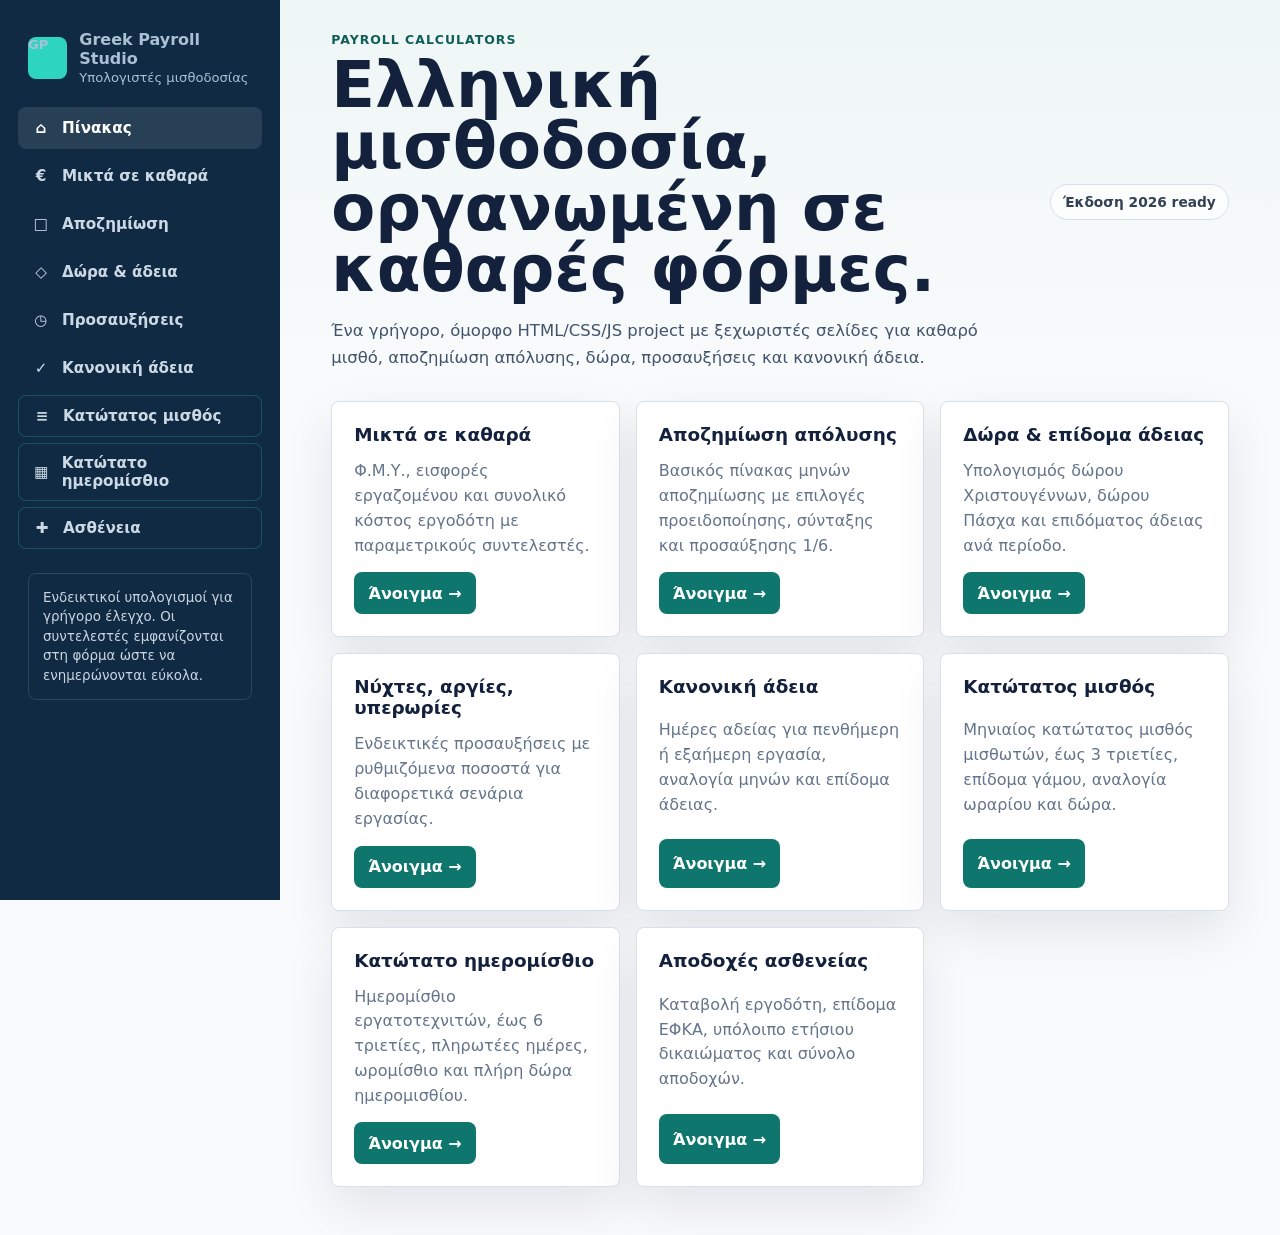
==== index.html @ 79b2b12e "first commit" ====
<!doctype html>
<html lang="el">
  <head>
    <meta charset="utf-8">
    <meta name="viewport" content="width=device-width, initial-scale=1">
    <title>Greek Payroll Studio</title>
    <link rel="stylesheet" href="assets/styles.css">
  </head>
  <body data-page="index">
    <div class="app-shell">
      <aside class="sidebar">
        <a class="brand" href="index.html">
          <span class="brand-mark">GP</span>
          <span><strong>Greek Payroll Studio</strong><span>Υπολογιστές μισθοδοσίας</span></span>
        </a>
        <nav class="nav-list" aria-label="Κύρια πλοήγηση">
          <a class="nav-link" data-page="index" href="index.html"><span class="nav-icon">⌂</span> Πίνακας</a>
          <a class="nav-link" data-page="salary" href="salary.html"><span class="nav-icon">€</span> Μικτά σε καθαρά</a>
          <a class="nav-link" data-page="severance" href="severance.html"><span class="nav-icon">□</span> Αποζημίωση</a>
          <a class="nav-link" data-page="gifts" href="gifts.html"><span class="nav-icon">◇</span> Δώρα & άδεια</a>
          <a class="nav-link" data-page="overtime" href="overtime.html"><span class="nav-icon">◷</span> Προσαυξήσεις</a>
          <a class="nav-link" data-page="leave" href="leave.html"><span class="nav-icon">✓</span> Κανονική άδεια</a>
          <a class="nav-link is-new" data-page="minimumSalary" href="minimum.html"><span class="nav-icon">≡</span> Κατώτατος μισθός</a>
          <a class="nav-link is-new" data-page="minimumDaily" href="minimum-daily.html"><span class="nav-icon">▦</span> Κατώτατο ημερομίσθιο</a>
          <a class="nav-link is-new" data-page="sickness" href="sickness.html"><span class="nav-icon">✚</span> Ασθένεια</a>
        </nav>
        <p class="sidebar-note">Ενδεικτικοί υπολογισμοί για γρήγορο έλεγχο. Οι συντελεστές εμφανίζονται στη φόρμα ώστε να ενημερώνονται εύκολα.</p>
      </aside>
      <main class="content">
        <div class="topbar">
          <div>
            <p class="eyebrow">Payroll calculators</p>
            <h1>Ελληνική μισθοδοσία, οργανωμένη σε καθαρές φόρμες.</h1>
            <p class="page-copy">Ένα γρήγορο, όμορφο HTML/CSS/JS project με ξεχωριστές σελίδες για καθαρό μισθό, αποζημίωση απόλυσης, δώρα, προσαυξήσεις και κανονική άδεια.</p>
          </div>
          <span class="pill">Έκδοση 2026 ready</span>
        </div>

        <section class="dashboard-grid" aria-label="Υπολογιστές">
          <a class="tool-card" href="salary.html">
            <h2>Μικτά σε καθαρά</h2>
            <p>Φ.Μ.Υ., εισφορές εργαζομένου και συνολικό κόστος εργοδότη με παραμετρικούς συντελεστές.</p>
            <span class="card-action">Άνοιγμα →</span>
          </a>
          <a class="tool-card" href="severance.html">
            <h2>Αποζημίωση απόλυσης</h2>
            <p>Βασικός πίνακας μηνών αποζημίωσης με επιλογές προειδοποίησης, σύνταξης και προσαύξησης 1/6.</p>
            <span class="card-action">Άνοιγμα →</span>
          </a>
          <a class="tool-card" href="gifts.html">
            <h2>Δώρα & επίδομα άδειας</h2>
            <p>Υπολογισμός δώρου Χριστουγέννων, δώρου Πάσχα και επιδόματος άδειας ανά περίοδο.</p>
            <span class="card-action">Άνοιγμα →</span>
          </a>
          <a class="tool-card" href="overtime.html">
            <h2>Νύχτες, αργίες, υπερωρίες</h2>
            <p>Ενδεικτικές προσαυξήσεις με ρυθμιζόμενα ποσοστά για διαφορετικά σενάρια εργασίας.</p>
            <span class="card-action">Άνοιγμα →</span>
          </a>
          <a class="tool-card" href="leave.html">
            <h2>Κανονική άδεια</h2>
            <p>Ημέρες αδείας για πενθήμερη ή εξαήμερη εργασία, αναλογία μηνών και επίδομα άδειας.</p>
            <span class="card-action">Άνοιγμα →</span>
          </a>
          <a class="tool-card" href="minimum.html">
            <h2>Κατώτατος μισθός</h2>
            <p>Μηνιαίος κατώτατος μισθός μισθωτών, έως 3 τριετίες, επίδομα γάμου, αναλογία ωραρίου και δώρα.</p>
            <span class="card-action">Άνοιγμα →</span>
          </a>
          <a class="tool-card" href="minimum-daily.html">
            <h2>Κατώτατο ημερομίσθιο</h2>
            <p>Ημερομίσθιο εργατοτεχνιτών, έως 6 τριετίες, πληρωτέες ημέρες, ωρομίσθιο και πλήρη δώρα ημερομισθίου.</p>
            <span class="card-action">Άνοιγμα →</span>
          </a>
          <a class="tool-card" href="sickness.html">
            <h2>Αποδοχές ασθενείας</h2>
            <p>Καταβολή εργοδότη, επίδομα ΕΦΚΑ, υπόλοιπο ετήσιου δικαιώματος και σύνολο αποδοχών.</p>
            <span class="card-action">Άνοιγμα →</span>
          </a>
        </section>
      </main>
    </div>
    <script src="assets/app.js"></script>
  </body>
</html>
---- assets/styles.css ----
:root {
  color-scheme: light;
  --ink: #14213d;
  --muted: #64748b;
  --line: #d8e0ea;
  --paper: #ffffff;
  --wash: #f5f7fb;
  --brand: #0f766e;
  --brand-dark: #115e59;
  --accent: #b45309;
  --danger: #b91c1c;
  --ok: #166534;
  --shadow: 0 20px 50px rgba(15, 23, 42, .09);
  font-family: Inter, "Segoe UI", system-ui, -apple-system, BlinkMacSystemFont, sans-serif;
}

* {
  box-sizing: border-box;
}

body {
  margin: 0;
  min-height: 100vh;
  background: linear-gradient(180deg, #eef6f5 0, #f8fafc 360px);
  color: var(--ink);
  overflow-x: hidden;
}

a {
  color: inherit;
  text-decoration: none;
}

.app-shell {
  display: grid;
  grid-template-columns: 280px 1fr;
  min-height: 100vh;
}

.sidebar {
  position: sticky;
  top: 0;
  height: 100vh;
  padding: 28px 18px;
  background: #102a43;
  color: #e2edf6;
  overflow-y: auto;
}

.brand {
  display: flex;
  align-items: center;
  gap: 12px;
  padding: 0 10px 22px;
}

.brand-mark {
  display: grid;
  place-items: center;
  width: 42px;
  height: 42px;
  border-radius: 8px;
  background: #2dd4bf;
  color: #0f172a;
  font-weight: 900;
}

.brand strong {
  display: block;
  font-size: 1rem;
}

.brand span {
  display: block;
  margin-top: 2px;
  color: #aac0d4;
  font-size: .82rem;
}

.nav-list {
  display: grid;
  gap: 6px;
}

.nav-link {
  display: flex;
  align-items: center;
  gap: 10px;
  min-height: 42px;
  padding: 10px 12px;
  border-radius: 8px;
  color: #cbd9e5;
  font-weight: 650;
  font-size: .95rem;
}

.nav-link:hover,
.nav-link.is-active {
  background: rgba(255, 255, 255, .1);
  color: #ffffff;
}

.nav-icon {
  width: 22px;
  text-align: center;
}

.nav-link.is-new {
  border: 1px solid rgba(45, 212, 191, .24);
}

.sidebar-note {
  margin: 24px 10px 0;
  padding: 14px;
  border: 1px solid rgba(255, 255, 255, .13);
  border-radius: 8px;
  color: #c9d6e2;
  font-size: .84rem;
  line-height: 1.45;
}

.content {
  padding: 32px clamp(18px, 4vw, 54px) 48px;
  min-width: 0;
}

.topbar {
  display: flex;
  align-items: center;
  justify-content: space-between;
  gap: 18px;
  margin-bottom: 28px;
}

.eyebrow {
  margin: 0 0 8px;
  color: var(--brand-dark);
  font-size: .78rem;
  font-weight: 800;
  letter-spacing: .08em;
  text-transform: uppercase;
}

h1 {
  margin: 0;
  font-size: clamp(2rem, 5vw, 4.2rem);
  line-height: .96;
  letter-spacing: 0;
  overflow-wrap: anywhere;
}

.page-copy {
  max-width: 780px;
  margin: 16px 0 0;
  color: #41546c;
  font-size: 1.03rem;
  line-height: 1.65;
}

.pill {
  display: inline-flex;
  align-items: center;
  gap: 8px;
  min-height: 36px;
  padding: 8px 12px;
  border: 1px solid var(--line);
  border-radius: 999px;
  background: rgba(255, 255, 255, .72);
  color: #334155;
  font-size: .86rem;
  font-weight: 700;
  white-space: nowrap;
}

.dashboard-grid {
  display: grid;
  grid-template-columns: repeat(3, minmax(0, 1fr));
  gap: 16px;
  margin-top: 30px;
}

.tool-card {
  display: grid;
  gap: 14px;
  min-height: 210px;
  padding: 22px;
  border: 1px solid var(--line);
  border-radius: 8px;
  background: var(--paper);
  box-shadow: var(--shadow);
}

.tool-card h2,
.panel h2 {
  margin: 0;
  font-size: 1.15rem;
  letter-spacing: 0;
}

.tool-card p,
.muted {
  margin: 0;
  color: var(--muted);
  line-height: 1.55;
}

.card-action,
button {
  display: inline-flex;
  align-items: center;
  justify-content: center;
  gap: 8px;
  min-height: 42px;
  width: fit-content;
  padding: 10px 14px;
  border: 0;
  border-radius: 8px;
  background: var(--brand);
  color: #ffffff;
  font-weight: 800;
  cursor: pointer;
}

button.secondary {
  border: 1px solid var(--line);
  background: #ffffff;
  color: var(--ink);
}

.calculator-layout {
  display: grid;
  grid-template-columns: 1fr;
  gap: 20px;
  align-items: start;
  margin-top: 28px;
}

.panel {
  padding: 22px;
  border: 1px solid var(--line);
  border-radius: 8px;
  background: rgba(255, 255, 255, .92);
  box-shadow: var(--shadow);
  min-width: 0;
}

.form-grid {
  display: grid;
  grid-template-columns: repeat(2, minmax(0, 1fr));
  gap: 16px;
  margin-top: 18px;
}

.field {
  display: grid;
  gap: 7px;
}

.field.full {
  grid-column: 1 / -1;
}

label {
  font-size: .88rem;
  font-weight: 800;
  color: #28384f;
  overflow-wrap: anywhere;
}

input,
select {
  width: 100%;
  min-height: 44px;
  padding: 10px 12px;
  border: 1px solid #cbd5e1;
  border-radius: 8px;
  background: #ffffff;
  color: #0f172a;
  font: inherit;
  font-size: 16px;
}

.check-field {
  display: flex;
  align-items: flex-start;
  gap: 10px;
  min-height: 44px;
  padding: 11px 12px;
  border: 1px solid #cbd5e1;
  border-radius: 8px;
  background: #ffffff;
}

.check-field input {
  width: 18px;
  min-height: 18px;
  margin: 2px 0 0;
  accent-color: var(--brand);
}

.check-field span {
  display: block;
  color: var(--muted);
  font-size: .78rem;
  line-height: 1.35;
}

input:focus,
select:focus {
  border-color: var(--brand);
  box-shadow: 0 0 0 3px rgba(15, 118, 110, .15);
  outline: none;
}

.hint {
  color: var(--muted);
  font-size: .78rem;
  line-height: 1.35;
}

.actions {
  display: flex;
  flex-wrap: wrap;
  gap: 10px;
  margin-top: 20px;
}

.result-stack {
  display: grid;
  gap: 12px;
  margin-top: 18px;
}

.metric {
  display: flex;
  justify-content: space-between;
  gap: 16px;
  padding: 14px;
  border: 1px solid var(--line);
  border-radius: 8px;
  background: #f8fafc;
  min-width: 0;
}

.metric span {
  min-width: 0;
  overflow-wrap: anywhere;
}

.metric strong {
  color: #0f172a;
  font-size: 1.18rem;
  white-space: nowrap;
}

.metric.total {
  border-color: rgba(15, 118, 110, .35);
  background: #ecfdf5;
}

.metric.warning {
  border-color: rgba(180, 83, 9, .3);
  background: #fffbeb;
}

.breakdown {
  margin: 16px 0 0;
  padding-left: 18px;
  color: #475569;
  line-height: 1.6;
}

.source-box {
  margin-top: 16px;
  padding: 14px;
  border-left: 4px solid var(--accent);
  background: #fff7ed;
  color: #6b3f13;
  line-height: 1.5;
  font-size: .9rem;
}

.table-wrap {
  position: relative;
  overflow-x: auto;
  margin-top: 16px;
  max-width: 100%;
  -webkit-overflow-scrolling: touch;
}

.history-table {
  overflow-wrap: anywhere;
}

.history-table-wrap {
  overflow-x: visible;
}

table {
  width: 100%;
  min-width: 560px;
  border-collapse: collapse;
  background: #ffffff;
}

th,
td {
  padding: 11px 12px;
  border-bottom: 1px solid var(--line);
  text-align: left;
  font-size: .92rem;
}

th {
  color: #334155;
  background: #f1f5f9;
}

.rate-table th span {
  display: block;
  margin-top: 3px;
  color: var(--muted);
  font-size: .76rem;
  font-weight: 700;
}

.rate-table td:not(:first-child),
.rate-table th:not(:first-child) {
  text-align: right;
  white-space: nowrap;
}

.history-table {
  table-layout: fixed;
  min-width: 0;
}

.history-table th:first-child,
.history-table td:first-child {
  width: 118px;
  white-space: nowrap;
}

.history-table td:nth-child(2),
.history-table th:nth-child(2) {
  width: 120px;
  text-align: right;
  white-space: nowrap;
}

.history-table th:nth-child(3),
.history-table td:nth-child(3) {
  width: auto;
}

.mobile-menu {
  display: none;
}

@media (max-width: 980px) {
  .app-shell {
    grid-template-columns: 1fr;
  }

  .sidebar {
    position: static;
    height: auto;
    padding: 14px;
  }

  .brand {
    padding-bottom: 12px;
  }

  .nav-list {
    grid-template-columns: repeat(2, minmax(0, 1fr));
  }

  .sidebar-note {
    display: none;
  }

  .dashboard-grid,
  .calculator-layout {
    grid-template-columns: 1fr;
  }
}

@media (max-width: 640px) {
  body {
    background: #f8fafc;
  }

  .sidebar {
    padding: 12px 12px 10px;
  }

  .brand {
    gap: 10px;
    padding: 0 2px 12px;
  }

  .brand-mark {
    width: 38px;
    height: 38px;
  }

  .brand strong {
    font-size: .95rem;
  }

  .brand span {
    font-size: .78rem;
  }

  .nav-list {
    display: grid;
    grid-template-columns: repeat(2, minmax(0, 1fr));
    gap: 8px;
    margin: 0;
    padding: 0;
    overflow: visible;
  }

  .nav-link {
    min-height: 40px;
    max-width: none;
    padding: 9px 11px;
    border: 1px solid rgba(255, 255, 255, .12);
    background: rgba(255, 255, 255, .06);
    white-space: normal;
  }

  .nav-icon {
    flex: 0 0 20px;
  }

  .content {
    padding: 20px 12px 34px;
  }

  .topbar {
    align-items: flex-start;
    flex-direction: column;
  }

  .form-grid {
    grid-template-columns: 1fr;
    gap: 13px;
  }

  .panel,
  .tool-card {
    padding: 16px;
  }

  .metric {
    flex-direction: column;
    gap: 6px;
  }

  .metric strong {
    white-space: normal;
  }

  .actions {
    display: grid;
    grid-template-columns: 1fr;
  }

  .card-action,
  button {
    width: 100%;
  }

  table {
    min-width: 480px;
  }

  .history-table {
    min-width: 0;
    table-layout: auto;
  }

  .history-table,
  .history-table tbody,
  .history-table tr,
  .history-table td {
    display: block;
    width: 100%;
  }

  .history-table thead {
    position: absolute;
    width: 1px;
    height: 1px;
    overflow: hidden;
    clip: rect(0 0 0 0);
    white-space: nowrap;
  }

  .history-table tr {
    padding: 10px;
    border-bottom: 1px solid var(--line);
    background: #ffffff;
  }

  .history-table tr:last-child {
    border-bottom: 0;
  }

  .history-table td {
    display: grid;
    grid-template-columns: minmax(92px, .42fr) minmax(0, 1fr);
    gap: 10px;
    padding: 7px 0;
    border-bottom: 0;
    text-align: left;
    white-space: normal;
  }

  .history-table td::before {
    color: var(--muted);
    font-size: .78rem;
    font-weight: 800;
  }

  .history-table td:nth-child(1)::before {
    content: "Περίοδος";
  }

  .history-table td:nth-child(2)::before {
    content: "Μισθός";
  }

  .history-table-daily td:nth-child(2)::before {
    content: "Ημερομίσθιο";
  }

  .history-table td:nth-child(3)::before {
    content: "Σημείωση";
  }

  .history-table td:nth-child(2) {
    text-align: left;
    white-space: normal;
  }

  .table-wrap {
    border: 1px solid var(--line);
    border-radius: 8px;
  }

  .table-wrap table {
    margin: 0;
  }

  th,
  td {
    padding: 10px;
    font-size: .86rem;
  }
}

@media (max-width: 420px) {
  .nav-list {
    gap: 6px;
  }

  .nav-link {
    gap: 6px;
    min-height: 38px;
    padding: 8px;
    font-size: .82rem;
  }

  .nav-icon {
    flex-basis: 18px;
    width: 18px;
  }

  h1 {
    font-size: 1.82rem;
    line-height: 1.05;
  }

  .page-copy {
    font-size: .96rem;
    line-height: 1.55;
  }

  .panel h2,
  .tool-card h2 {
    font-size: 1.04rem;
  }

  .calculator-layout {
    gap: 14px;
    margin-top: 22px;
  }

  .check-field {
    padding: 10px;
  }

  .source-box {
    padding: 12px;
    font-size: .84rem;
  }

  .rate-table {
    min-width: 560px;
  }

  .history-table td {
    grid-template-columns: 86px minmax(0, 1fr);
  }
}

@media (max-width: 340px) {
  .nav-list {
    grid-template-columns: 1fr;
  }

  .nav-link {
    min-height: 36px;
  }
}
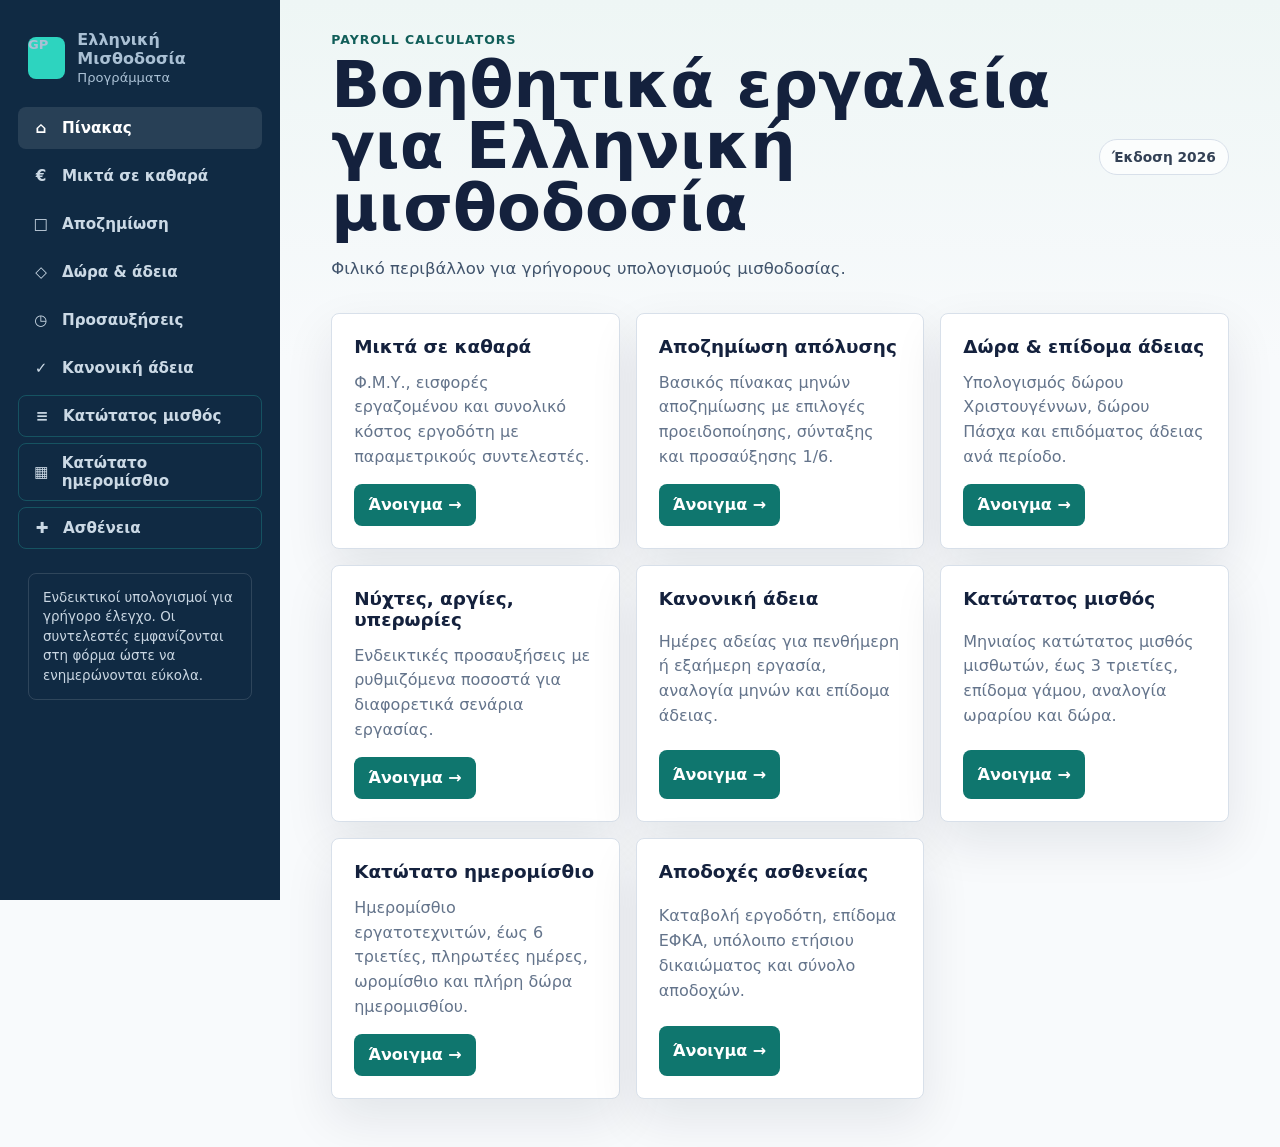
==== commit 5ca4896c: "Refactor HTML structure and update titles for salary, severance, and sickness pages; enhance navigat" ====
--- a/index.html
+++ b/index.html
@@ -1,85 +1,93 @@
 <!doctype html>
 <html lang="el">
-  <head>
-    <meta charset="utf-8">
-    <meta name="viewport" content="width=device-width, initial-scale=1">
-    <title>Greek Payroll Studio</title>
-    <link rel="stylesheet" href="assets/styles.css">
-  </head>
-  <body data-page="index">
-    <div class="app-shell">
-      <aside class="sidebar">
-        <a class="brand" href="index.html">
-          <span class="brand-mark">GP</span>
-          <span><strong>Greek Payroll Studio</strong><span>Υπολογιστές μισθοδοσίας</span></span>
+
+<head>
+  <meta charset="utf-8">
+  <meta name="viewport" content="width=device-width, initial-scale=1">
+  <title>Greek Payroll</title>
+  <link rel="stylesheet" href="assets/styles.css">
+</head>
+
+<body data-page="index">
+  <div class="app-shell">
+    <aside class="sidebar">
+      <a class="brand" href="index.html">
+        <span class="brand-mark">GP</span>
+        <span><strong>Ελληνική Μισθοδοσία</strong><span>Προγράμματα</span></span>
+      </a>
+      <nav class="nav-list" aria-label="Κύρια πλοήγηση">
+        <a class="nav-link" data-page="index" href="index.html"><span class="nav-icon">⌂</span> Πίνακας</a>
+        <a class="nav-link" data-page="salary" href="salary.html"><span class="nav-icon">€</span> Μικτά σε καθαρά</a>
+        <a class="nav-link" data-page="severance" href="severance.html"><span class="nav-icon">□</span> Αποζημίωση</a>
+        <a class="nav-link" data-page="gifts" href="gifts.html"><span class="nav-icon">◇</span> Δώρα & άδεια</a>
+        <a class="nav-link" data-page="overtime" href="overtime.html"><span class="nav-icon">◷</span> Προσαυξήσεις</a>
+        <a class="nav-link" data-page="leave" href="leave.html"><span class="nav-icon">✓</span> Κανονική άδεια</a>
+        <a class="nav-link is-new" data-page="minimumSalary" href="minimum.html"><span class="nav-icon">≡</span>
+          Κατώτατος μισθός</a>
+        <a class="nav-link is-new" data-page="minimumDaily" href="minimum-daily.html"><span class="nav-icon">▦</span>
+          Κατώτατο ημερομίσθιο</a>
+        <a class="nav-link is-new" data-page="sickness" href="sickness.html"><span class="nav-icon">✚</span>
+          Ασθένεια</a>
+      </nav>
+      <p class="sidebar-note">Ενδεικτικοί υπολογισμοί για γρήγορο έλεγχο. Οι συντελεστές εμφανίζονται στη φόρμα ώστε να
+        ενημερώνονται εύκολα.</p>
+    </aside>
+    <main class="content">
+      <div class="topbar">
+        <div>
+          <p class="eyebrow">Payroll calculators</p>
+          <h1>Βοηθητικά εργαλεία για Ελληνική μισθοδοσία</h1>
+          <p class="page-copy">Φιλικό περιβάλλον για γρήγορους υπολογισμούς μισθοδοσίας.</p>
+        </div>
+        <span class="pill">Έκδοση 2026</span>
+      </div>
+
+      <section class="dashboard-grid" aria-label="Υπολογιστές">
+        <a class="tool-card" href="salary.html">
+          <h2>Μικτά σε καθαρά</h2>
+          <p>Φ.Μ.Υ., εισφορές εργαζομένου και συνολικό κόστος εργοδότη με παραμετρικούς συντελεστές.</p>
+          <span class="card-action">Άνοιγμα →</span>
         </a>
-        <nav class="nav-list" aria-label="Κύρια πλοήγηση">
-          <a class="nav-link" data-page="index" href="index.html"><span class="nav-icon">⌂</span> Πίνακας</a>
-          <a class="nav-link" data-page="salary" href="salary.html"><span class="nav-icon">€</span> Μικτά σε καθαρά</a>
-          <a class="nav-link" data-page="severance" href="severance.html"><span class="nav-icon">□</span> Αποζημίωση</a>
-          <a class="nav-link" data-page="gifts" href="gifts.html"><span class="nav-icon">◇</span> Δώρα & άδεια</a>
-          <a class="nav-link" data-page="overtime" href="overtime.html"><span class="nav-icon">◷</span> Προσαυξήσεις</a>
-          <a class="nav-link" data-page="leave" href="leave.html"><span class="nav-icon">✓</span> Κανονική άδεια</a>
-          <a class="nav-link is-new" data-page="minimumSalary" href="minimum.html"><span class="nav-icon">≡</span> Κατώτατος μισθός</a>
-          <a class="nav-link is-new" data-page="minimumDaily" href="minimum-daily.html"><span class="nav-icon">▦</span> Κατώτατο ημερομίσθιο</a>
-          <a class="nav-link is-new" data-page="sickness" href="sickness.html"><span class="nav-icon">✚</span> Ασθένεια</a>
-        </nav>
-        <p class="sidebar-note">Ενδεικτικοί υπολογισμοί για γρήγορο έλεγχο. Οι συντελεστές εμφανίζονται στη φόρμα ώστε να ενημερώνονται εύκολα.</p>
-      </aside>
-      <main class="content">
-        <div class="topbar">
-          <div>
-            <p class="eyebrow">Payroll calculators</p>
-            <h1>Ελληνική μισθοδοσία, οργανωμένη σε καθαρές φόρμες.</h1>
-            <p class="page-copy">Ένα γρήγορο, όμορφο HTML/CSS/JS project με ξεχωριστές σελίδες για καθαρό μισθό, αποζημίωση απόλυσης, δώρα, προσαυξήσεις και κανονική άδεια.</p>
-          </div>
-          <span class="pill">Έκδοση 2026 ready</span>
-        </div>
+        <a class="tool-card" href="severance.html">
+          <h2>Αποζημίωση απόλυσης</h2>
+          <p>Βασικός πίνακας μηνών αποζημίωσης με επιλογές προειδοποίησης, σύνταξης και προσαύξησης 1/6.</p>
+          <span class="card-action">Άνοιγμα →</span>
+        </a>
+        <a class="tool-card" href="gifts.html">
+          <h2>Δώρα & επίδομα άδειας</h2>
+          <p>Υπολογισμός δώρου Χριστουγέννων, δώρου Πάσχα και επιδόματος άδειας ανά περίοδο.</p>
+          <span class="card-action">Άνοιγμα →</span>
+        </a>
+        <a class="tool-card" href="overtime.html">
+          <h2>Νύχτες, αργίες, υπερωρίες</h2>
+          <p>Ενδεικτικές προσαυξήσεις με ρυθμιζόμενα ποσοστά για διαφορετικά σενάρια εργασίας.</p>
+          <span class="card-action">Άνοιγμα →</span>
+        </a>
+        <a class="tool-card" href="leave.html">
+          <h2>Κανονική άδεια</h2>
+          <p>Ημέρες αδείας για πενθήμερη ή εξαήμερη εργασία, αναλογία μηνών και επίδομα άδειας.</p>
+          <span class="card-action">Άνοιγμα →</span>
+        </a>
+        <a class="tool-card" href="minimum.html">
+          <h2>Κατώτατος μισθός</h2>
+          <p>Μηνιαίος κατώτατος μισθός μισθωτών, έως 3 τριετίες, επίδομα γάμου, αναλογία ωραρίου και δώρα.</p>
+          <span class="card-action">Άνοιγμα →</span>
+        </a>
+        <a class="tool-card" href="minimum-daily.html">
+          <h2>Κατώτατο ημερομίσθιο</h2>
+          <p>Ημερομίσθιο εργατοτεχνιτών, έως 6 τριετίες, πληρωτέες ημέρες, ωρομίσθιο και πλήρη δώρα ημερομισθίου.</p>
+          <span class="card-action">Άνοιγμα →</span>
+        </a>
+        <a class="tool-card" href="sickness.html">
+          <h2>Αποδοχές ασθενείας</h2>
+          <p>Καταβολή εργοδότη, επίδομα ΕΦΚΑ, υπόλοιπο ετήσιου δικαιώματος και σύνολο αποδοχών.</p>
+          <span class="card-action">Άνοιγμα →</span>
+        </a>
+      </section>
+    </main>
+  </div>
+  <script src="assets/miscalc.js"></script>
+  <script src="assets/app.js"></script>
+</body>
 
-        <section class="dashboard-grid" aria-label="Υπολογιστές">
-          <a class="tool-card" href="salary.html">
-            <h2>Μικτά σε καθαρά</h2>
-            <p>Φ.Μ.Υ., εισφορές εργαζομένου και συνολικό κόστος εργοδότη με παραμετρικούς συντελεστές.</p>
-            <span class="card-action">Άνοιγμα →</span>
-          </a>
-          <a class="tool-card" href="severance.html">
-            <h2>Αποζημίωση απόλυσης</h2>
-            <p>Βασικός πίνακας μηνών αποζημίωσης με επιλογές προειδοποίησης, σύνταξης και προσαύξησης 1/6.</p>
-            <span class="card-action">Άνοιγμα →</span>
-          </a>
-          <a class="tool-card" href="gifts.html">
-            <h2>Δώρα & επίδομα άδειας</h2>
-            <p>Υπολογισμός δώρου Χριστουγέννων, δώρου Πάσχα και επιδόματος άδειας ανά περίοδο.</p>
-            <span class="card-action">Άνοιγμα →</span>
-          </a>
-          <a class="tool-card" href="overtime.html">
-            <h2>Νύχτες, αργίες, υπερωρίες</h2>
-            <p>Ενδεικτικές προσαυξήσεις με ρυθμιζόμενα ποσοστά για διαφορετικά σενάρια εργασίας.</p>
-            <span class="card-action">Άνοιγμα →</span>
-          </a>
-          <a class="tool-card" href="leave.html">
-            <h2>Κανονική άδεια</h2>
-            <p>Ημέρες αδείας για πενθήμερη ή εξαήμερη εργασία, αναλογία μηνών και επίδομα άδειας.</p>
-            <span class="card-action">Άνοιγμα →</span>
-          </a>
-          <a class="tool-card" href="minimum.html">
-            <h2>Κατώτατος μισθός</h2>
-            <p>Μηνιαίος κατώτατος μισθός μισθωτών, έως 3 τριετίες, επίδομα γάμου, αναλογία ωραρίου και δώρα.</p>
-            <span class="card-action">Άνοιγμα →</span>
-          </a>
-          <a class="tool-card" href="minimum-daily.html">
-            <h2>Κατώτατο ημερομίσθιο</h2>
-            <p>Ημερομίσθιο εργατοτεχνιτών, έως 6 τριετίες, πληρωτέες ημέρες, ωρομίσθιο και πλήρη δώρα ημερομισθίου.</p>
-            <span class="card-action">Άνοιγμα →</span>
-          </a>
-          <a class="tool-card" href="sickness.html">
-            <h2>Αποδοχές ασθενείας</h2>
-            <p>Καταβολή εργοδότη, επίδομα ΕΦΚΑ, υπόλοιπο ετήσιου δικαιώματος και σύνολο αποδοχών.</p>
-            <span class="card-action">Άνοιγμα →</span>
-          </a>
-        </section>
-      </main>
-    </div>
-    <script src="assets/app.js"></script>
-  </body>
-</html>
+</html>
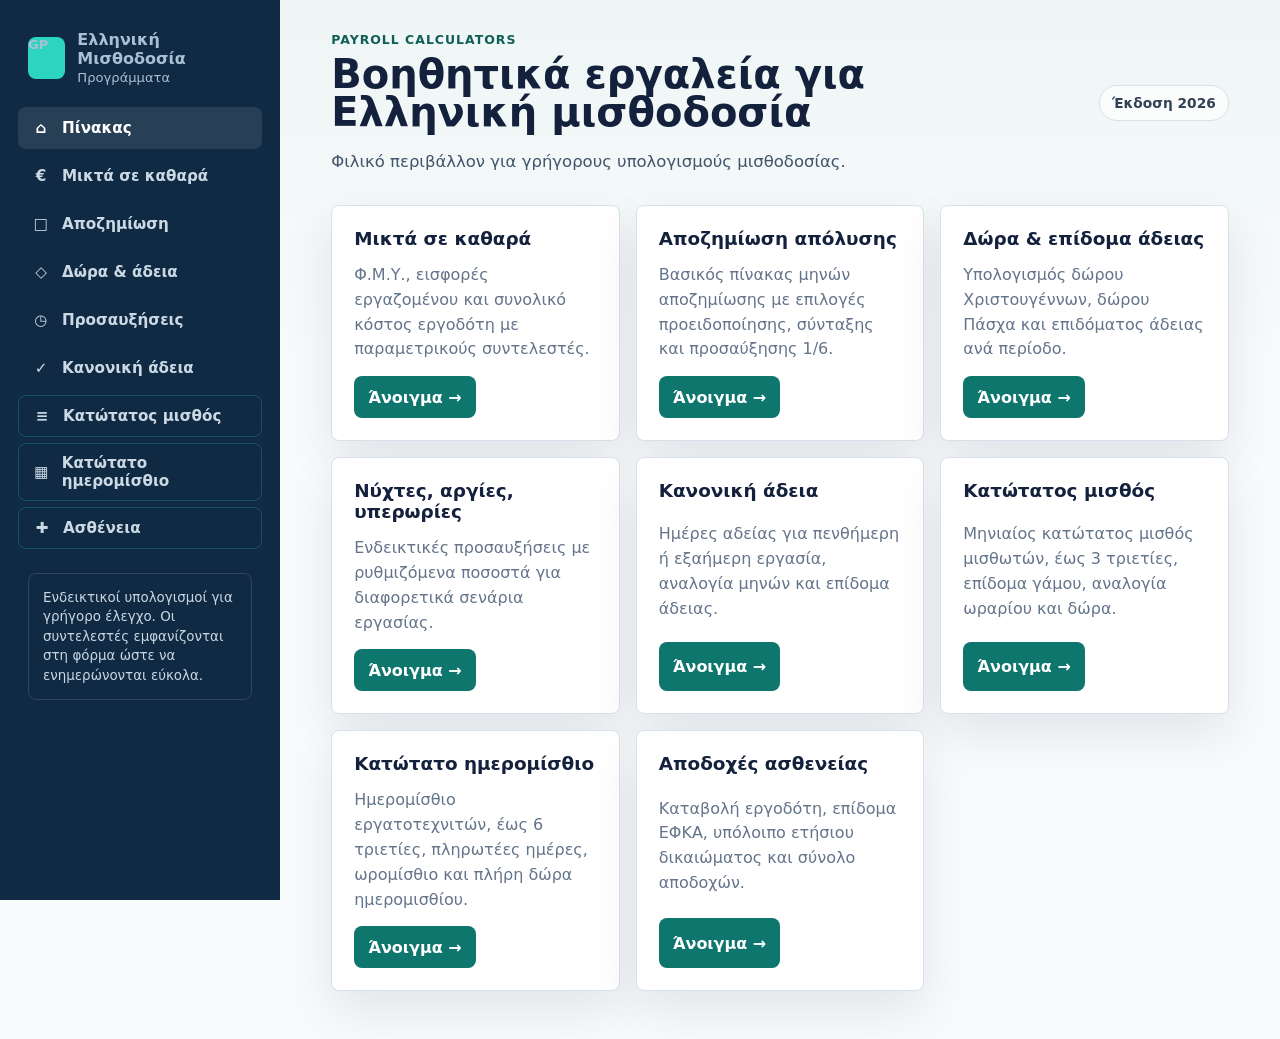
==== commit ff2605bf: "Refactor payroll calculations to use centralized configuration - Introduced a new config file (confi" ====
--- a/index.html
+++ b/index.html
@@ -86,8 +86,9 @@
       </section>
     </main>
   </div>
+  <script src="assets/config.js"></script>
   <script src="assets/miscalc.js"></script>
   <script src="assets/app.js"></script>
 </body>
 
-</html>+</html>
--- a/assets/styles.css
+++ b/assets/styles.css
@@ -10,8 +10,14 @@
   --accent: #b45309;
   --danger: #b91c1c;
   --ok: #166534;
-  --shadow: 0 20px 50px rgba(15, 23, 42, .09);
-  font-family: Inter, "Segoe UI", system-ui, -apple-system, BlinkMacSystemFont, sans-serif;
+  --shadow: 0 20px 50px rgba(15, 23, 42, 0.09);
+  font-family:
+    Inter,
+    'Segoe UI',
+    system-ui,
+    -apple-system,
+    BlinkMacSystemFont,
+    sans-serif;
 }
 
 * {
@@ -74,7 +80,7 @@
   display: block;
   margin-top: 2px;
   color: #aac0d4;
-  font-size: .82rem;
+  font-size: 0.82rem;
 }
 
 .nav-list {
@@ -91,12 +97,12 @@
   border-radius: 8px;
   color: #cbd9e5;
   font-weight: 650;
-  font-size: .95rem;
+  font-size: 0.95rem;
 }
 
 .nav-link:hover,
 .nav-link.is-active {
-  background: rgba(255, 255, 255, .1);
+  background: rgba(255, 255, 255, 0.1);
   color: #ffffff;
 }
 
@@ -106,16 +112,16 @@
 }
 
 .nav-link.is-new {
-  border: 1px solid rgba(45, 212, 191, .24);
+  border: 1px solid rgba(45, 212, 191, 0.24);
 }
 
 .sidebar-note {
   margin: 24px 10px 0;
   padding: 14px;
-  border: 1px solid rgba(255, 255, 255, .13);
+  border: 1px solid rgba(255, 255, 255, 0.13);
   border-radius: 8px;
   color: #c9d6e2;
-  font-size: .84rem;
+  font-size: 0.84rem;
   line-height: 1.45;
 }
 
@@ -135,16 +141,16 @@
 .eyebrow {
   margin: 0 0 8px;
   color: var(--brand-dark);
-  font-size: .78rem;
+  font-size: 0.78rem;
   font-weight: 800;
-  letter-spacing: .08em;
+  letter-spacing: 0.08em;
   text-transform: uppercase;
 }
 
 h1 {
   margin: 0;
-  font-size: clamp(2rem, 5vw, 4.2rem);
-  line-height: .96;
+  font-size: clamp(2rem, 5vw, 2.5rem);
+  line-height: 0.96;
   letter-spacing: 0;
   overflow-wrap: anywhere;
 }
@@ -165,9 +171,9 @@
   padding: 8px 12px;
   border: 1px solid var(--line);
   border-radius: 999px;
-  background: rgba(255, 255, 255, .72);
+  background: rgba(255, 255, 255, 0.72);
   color: #334155;
-  font-size: .86rem;
+  font-size: 0.86rem;
   font-weight: 700;
   white-space: nowrap;
 }
@@ -239,7 +245,7 @@
   padding: 22px;
   border: 1px solid var(--line);
   border-radius: 8px;
-  background: rgba(255, 255, 255, .92);
+  background: rgba(255, 255, 255, 0.92);
   box-shadow: var(--shadow);
   min-width: 0;
 }
@@ -261,7 +267,7 @@
 }
 
 label {
-  font-size: .88rem;
+  font-size: 0.88rem;
   font-weight: 800;
   color: #28384f;
   overflow-wrap: anywhere;
@@ -301,20 +307,20 @@
 .check-field span {
   display: block;
   color: var(--muted);
-  font-size: .78rem;
+  font-size: 0.78rem;
   line-height: 1.35;
 }
 
 input:focus,
 select:focus {
   border-color: var(--brand);
-  box-shadow: 0 0 0 3px rgba(15, 118, 110, .15);
+  box-shadow: 0 0 0 3px rgba(15, 118, 110, 0.15);
   outline: none;
 }
 
 .hint {
   color: var(--muted);
-  font-size: .78rem;
+  font-size: 0.78rem;
   line-height: 1.35;
 }
 
@@ -354,12 +360,12 @@
 }
 
 .metric.total {
-  border-color: rgba(15, 118, 110, .35);
+  border-color: rgba(15, 118, 110, 0.35);
   background: #ecfdf5;
 }
 
 .metric.warning {
-  border-color: rgba(180, 83, 9, .3);
+  border-color: rgba(180, 83, 9, 0.3);
   background: #fffbeb;
 }
 
@@ -377,7 +383,7 @@
   background: #fff7ed;
   color: #6b3f13;
   line-height: 1.5;
-  font-size: .9rem;
+  font-size: 0.9rem;
 }
 
 .table-wrap {
@@ -408,7 +414,7 @@
   padding: 11px 12px;
   border-bottom: 1px solid var(--line);
   text-align: left;
-  font-size: .92rem;
+  font-size: 0.92rem;
 }
 
 th {
@@ -420,7 +426,7 @@
   display: block;
   margin-top: 3px;
   color: var(--muted);
-  font-size: .76rem;
+  font-size: 0.76rem;
   font-weight: 700;
 }
 
@@ -506,11 +512,11 @@
   }
 
   .brand strong {
-    font-size: .95rem;
+    font-size: 0.95rem;
   }
 
   .brand span {
-    font-size: .78rem;
+    font-size: 0.78rem;
   }
 
   .nav-list {
@@ -526,8 +532,8 @@
     min-height: 40px;
     max-width: none;
     padding: 9px 11px;
-    border: 1px solid rgba(255, 255, 255, .12);
-    background: rgba(255, 255, 255, .06);
+    border: 1px solid rgba(255, 255, 255, 0.12);
+    background: rgba(255, 255, 255, 0.06);
     white-space: normal;
   }
 
@@ -611,7 +617,7 @@
 
   .history-table td {
     display: grid;
-    grid-template-columns: minmax(92px, .42fr) minmax(0, 1fr);
+    grid-template-columns: minmax(92px, 0.42fr) minmax(0, 1fr);
     gap: 10px;
     padding: 7px 0;
     border-bottom: 0;
@@ -621,24 +627,24 @@
 
   .history-table td::before {
     color: var(--muted);
-    font-size: .78rem;
+    font-size: 0.78rem;
     font-weight: 800;
   }
 
   .history-table td:nth-child(1)::before {
-    content: "Περίοδος";
+    content: 'Περίοδος';
   }
 
   .history-table td:nth-child(2)::before {
-    content: "Μισθός";
+    content: 'Μισθός';
   }
 
   .history-table-daily td:nth-child(2)::before {
-    content: "Ημερομίσθιο";
+    content: 'Ημερομίσθιο';
   }
 
   .history-table td:nth-child(3)::before {
-    content: "Σημείωση";
+    content: 'Σημείωση';
   }
 
   .history-table td:nth-child(2) {
@@ -658,7 +664,7 @@
   th,
   td {
     padding: 10px;
-    font-size: .86rem;
+    font-size: 0.86rem;
   }
 }
 
@@ -671,7 +677,7 @@
     gap: 6px;
     min-height: 38px;
     padding: 8px;
-    font-size: .82rem;
+    font-size: 0.82rem;
   }
 
   .nav-icon {
@@ -685,7 +691,7 @@
   }
 
   .page-copy {
-    font-size: .96rem;
+    font-size: 0.96rem;
     line-height: 1.55;
   }
 
@@ -705,7 +711,7 @@
 
   .source-box {
     padding: 12px;
-    font-size: .84rem;
+    font-size: 0.84rem;
   }
 
   .rate-table {
